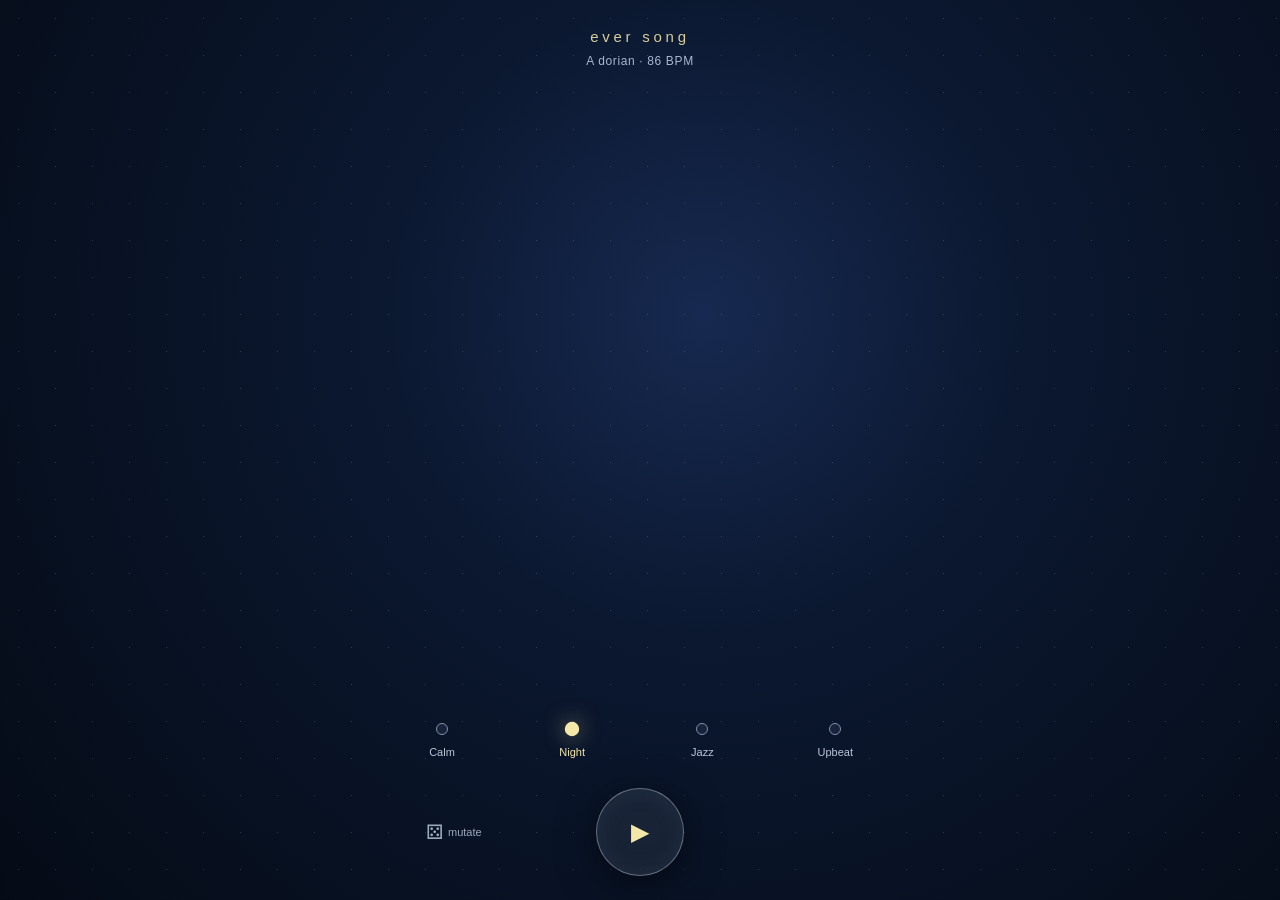
==== index.html @ b691d151 "Add EverSong: generative ambient music PWA Vanilla JS + Web Audio synthesis, weighted Markov chord p" ====
<!doctype html>
<html lang="en">
<head>
  <meta charset="utf-8">
  <meta name="viewport" content="width=device-width, initial-scale=1, viewport-fit=cover, user-scalable=no">
  <meta name="theme-color" content="#071225">
  <meta name="apple-mobile-web-app-capable" content="yes">
  <meta name="apple-mobile-web-app-status-bar-style" content="black-translucent">
  <meta name="apple-mobile-web-app-title" content="EverSong">
  <link rel="manifest" href="./manifest.json">
  <link rel="apple-touch-icon" href="./icons/icon-192.png">
  <link rel="stylesheet" href="./style.css">
  <title>EverSong</title>
</head>
<body>
  <canvas id="visual" aria-hidden="true"></canvas>
  <main>
    <header><h1>ever song</h1><p id="status" aria-live="polite"></p></header>
    <section class="controls" aria-label="Music controls">
      <div class="moods" aria-label="Mood">
        <button data-mood="calm" aria-pressed="false"><i></i>Calm</button>
        <button data-mood="night" aria-pressed="true"><i></i>Night</button>
        <button data-mood="jazz" aria-pressed="false"><i></i>Jazz</button>
        <button data-mood="upbeat" aria-pressed="false"><i></i>Upbeat</button>
      </div>
      <div class="transport">
        <button id="mutate" aria-label="Mutate next phrase"><span>⚄</span> mutate</button>
        <button id="play" aria-label="Play music"><span>▶</span></button>
        <div class="spacer"></div>
      </div>
    </section>
  </main>
  <div id="toast" role="status">No sound? Check your device’s silent switch.</div>
  <script type="module" src="./js/main.js"></script>
</body>
</html>
---- style.css ----
:root { color-scheme: dark; font-family: -apple-system, BlinkMacSystemFont, "Segoe UI", sans-serif; background: #071225; color: #eef1f7; }
* { box-sizing: border-box; -webkit-tap-highlight-color: transparent; }
html, body { width: 100%; min-height: 100%; margin: 0; overflow: hidden; touch-action: manipulation; }
body { min-height: 100dvh; background: radial-gradient(circle at 55% 35%, #172950 0, #0b1830 35%, #050b16 100%); }
body::after { content: ""; position: fixed; inset: 0; pointer-events: none; opacity: .23; background-image: radial-gradient(#9fb5df 0.6px, transparent 0.8px); background-size: 37px 37px; }
#visual { position: fixed; inset: 0; width: 100%; height: 100%; }
main { position: relative; z-index: 1; display: flex; min-height: 100dvh; flex-direction: column; justify-content: space-between; align-items: center; padding: max(28px, env(safe-area-inset-top)) max(20px, env(safe-area-inset-right)) max(22px, env(safe-area-inset-bottom)) max(20px, env(safe-area-inset-left)); }
header { text-align: center; letter-spacing: .04em; }
h1 { margin: 0; color: #f4e8a9; font-size: 15px; font-weight: 500; letter-spacing: .25em; text-transform: lowercase; opacity: .88; }
#status { min-height: 18px; margin: 9px 0 0; font-size: 12px; color: #aab7cf; }
.controls { width: min(100%, 440px); padding-bottom: 2px; }
.moods { display: flex; justify-content: space-between; margin-bottom: 26px; }
button { min-width: 44px; min-height: 44px; border: 0; color: #bdc7d8; background: transparent; font: inherit; cursor: pointer; }
.moods button { display: grid; place-items: center; gap: 6px; padding: 2px 7px; font-size: 11px; }
.moods i { width: 12px; height: 12px; border: 1px solid #8291aa; border-radius: 50%; background: #17233a; transition: .25s ease; }
.moods button.selected { color: #f4e8a9; }
.moods button.selected i { border-color: #f4e8a9; background: #f4e8a9; box-shadow: 0 0 18px #f4e8a988; transform: scale(1.2); }
.transport { display: grid; grid-template-columns: 1fr 88px 1fr; align-items: center; }
#play { width: 88px; height: 88px; border: 1px solid #d8e1ef66; border-radius: 50%; background: #dae6f112; color: #f4e8a9; box-shadow: 0 8px 38px #0008, inset 0 0 26px #9eb8e412; font-size: 24px; backdrop-filter: blur(8px); transition: transform .15s, background .3s, box-shadow .3s; }
#play:active { transform: scale(.95); }
#play.playing { background: #8098ca24; box-shadow: 0 0 42px #7796d848, inset 0 0 24px #b4c9ef18; }
#play.playing span { font-size: 16px; opacity: .78; }
#mutate { justify-self: start; display: flex; align-items: center; gap: 5px; color: #9ba9bf; font-size: 11px; }
#mutate span { font-size: 20px; }
#mutate.queued { color: #f4e8a9; text-shadow: 0 0 12px #f4e8a9; }
.spacer { width: 44px; }
#toast { position: fixed; z-index: 4; left: 50%; bottom: calc(130px + env(safe-area-inset-bottom)); width: max-content; max-width: calc(100% - 40px); padding: 10px 14px; border: 1px solid #aab7cf33; border-radius: 20px; background: #071225dc; color: #c8d0df; font-size: 11px; opacity: 0; transform: translate(-50%, 8px); pointer-events: none; transition: .35s; }
#toast.show { opacity: 1; transform: translate(-50%, 0); }
@media (prefers-reduced-motion: reduce) { *, *::before, *::after { scroll-behavior: auto !important; transition-duration: .01ms !important; } }
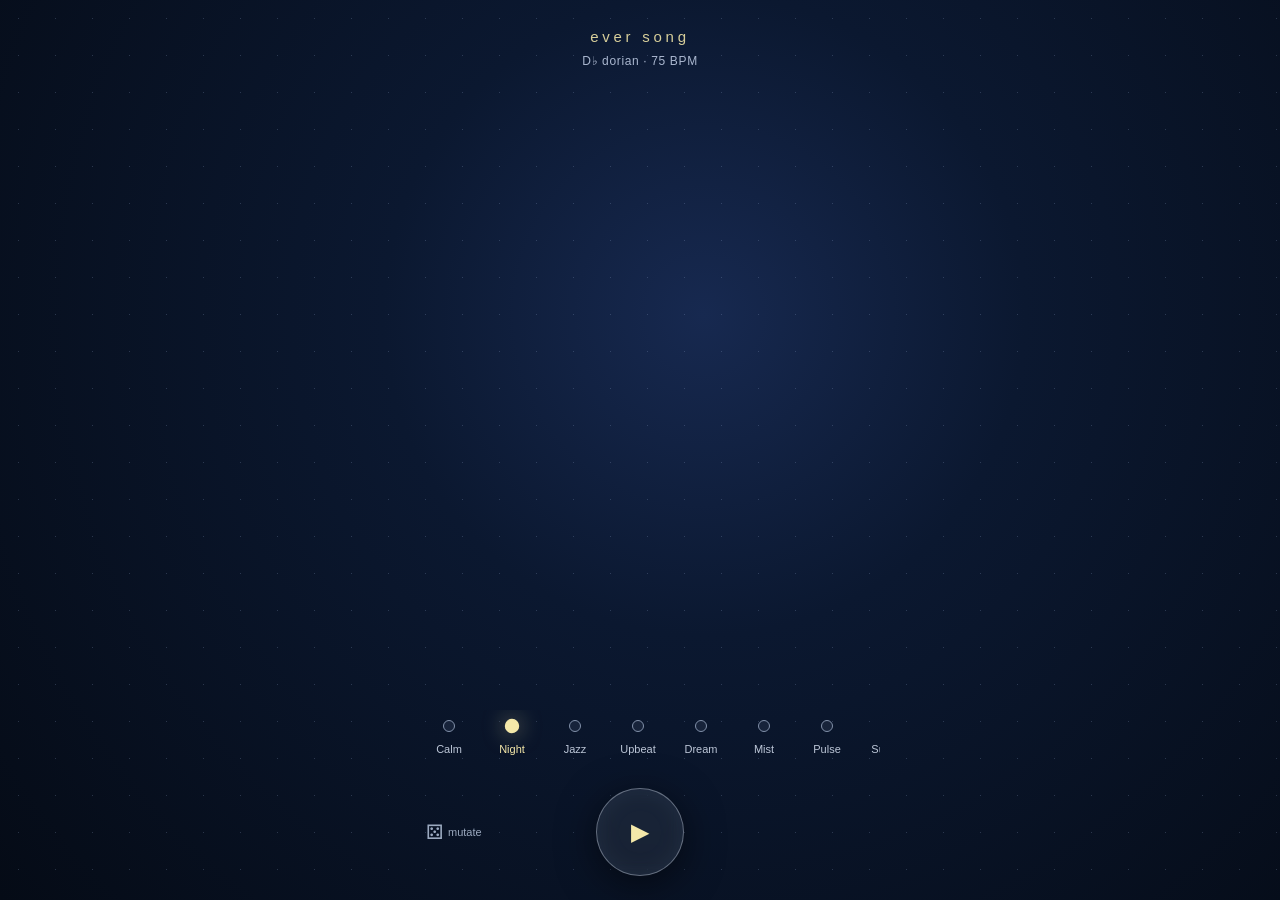
==== commit b712c035: "Add expanded generative music moods" ====
--- a/index.html
+++ b/index.html
@@ -22,6 +22,14 @@
         <button data-mood="night" aria-pressed="true"><i></i>Night</button>
         <button data-mood="jazz" aria-pressed="false"><i></i>Jazz</button>
         <button data-mood="upbeat" aria-pressed="false"><i></i>Upbeat</button>
+        <button data-mood="dream" aria-pressed="false"><i></i>Dream</button>
+        <button data-mood="mist" aria-pressed="false"><i></i>Mist</button>
+        <button data-mood="pulse" aria-pressed="false"><i></i>Pulse</button>
+        <button data-mood="sunrise" aria-pressed="false"><i></i>Sunrise</button>
+        <button data-mood="lunar" aria-pressed="false"><i></i>Lunar</button>
+        <button data-mood="drift" aria-pressed="false"><i></i>Drift</button>
+        <button data-mood="noir" aria-pressed="false"><i></i>Noir</button>
+        <button data-mood="spark" aria-pressed="false"><i></i>Spark</button>
       </div>
       <div class="transport">
         <button id="mutate" aria-label="Mutate next phrase"><span>⚄</span> mutate</button>
--- a/style.css
+++ b/style.css
@@ -9,9 +9,10 @@
 h1 { margin: 0; color: #f4e8a9; font-size: 15px; font-weight: 500; letter-spacing: .25em; text-transform: lowercase; opacity: .88; }
 #status { min-height: 18px; margin: 9px 0 0; font-size: 12px; color: #aab7cf; }
 .controls { width: min(100%, 440px); padding-bottom: 2px; }
-.moods { display: flex; justify-content: space-between; margin-bottom: 26px; }
+.moods { display: flex; gap: 5px; margin: 0 calc(-1 * max(20px, env(safe-area-inset-left))) 22px; padding: 5px max(20px, env(safe-area-inset-right)) 7px max(20px, env(safe-area-inset-left)); overflow-x: auto; overscroll-behavior-x: contain; scrollbar-width: none; scroll-snap-type: x proximity; }
+.moods::-webkit-scrollbar { display: none; }
 button { min-width: 44px; min-height: 44px; border: 0; color: #bdc7d8; background: transparent; font: inherit; cursor: pointer; }
-.moods button { display: grid; place-items: center; gap: 6px; padding: 2px 7px; font-size: 11px; }
+.moods button { flex: 0 0 58px; display: grid; place-items: center; gap: 6px; padding: 2px 7px; font-size: 11px; scroll-snap-align: center; }
 .moods i { width: 12px; height: 12px; border: 1px solid #8291aa; border-radius: 50%; background: #17233a; transition: .25s ease; }
 .moods button.selected { color: #f4e8a9; }
 .moods button.selected i { border-color: #f4e8a9; background: #f4e8a9; box-shadow: 0 0 18px #f4e8a988; transform: scale(1.2); }
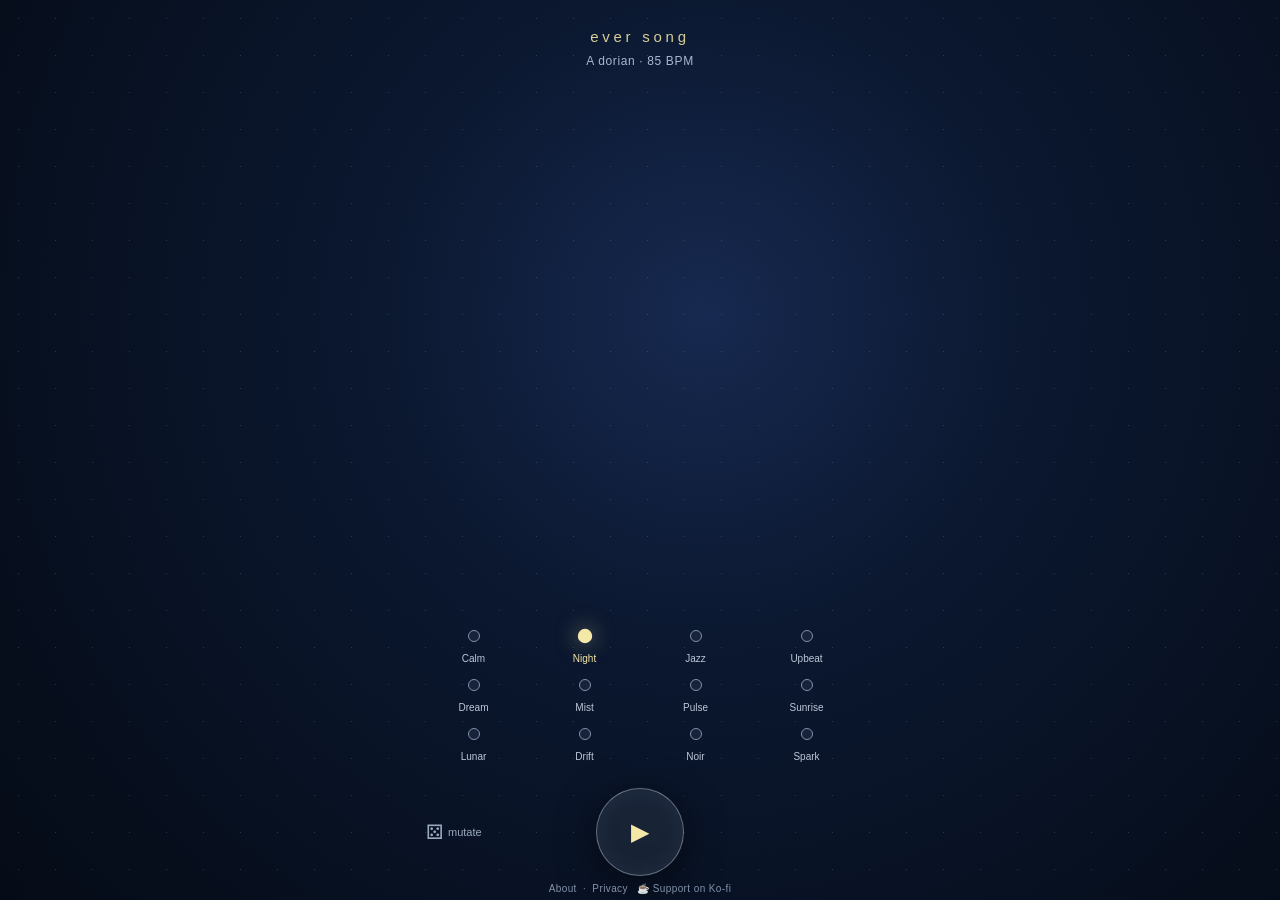
==== commit b7ef028b: "Add monetization: about/privacy pages, Ko-fi/Sponsors donate link, AdSense" ====
--- a/index.html
+++ b/index.html
@@ -39,6 +39,9 @@
     </section>
   </main>
   <div id="toast" role="status">No sound? Check your device’s silent switch.</div>
+  <footer class="app-footer">
+    <a href="about.html">About</a> · <a href="privacy.html">Privacy</a>
+  </footer>
   <script type="module" src="./js/main.js"></script>
 </body>
 </html>
--- a/style.css
+++ b/style.css
@@ -9,10 +9,9 @@
 h1 { margin: 0; color: #f4e8a9; font-size: 15px; font-weight: 500; letter-spacing: .25em; text-transform: lowercase; opacity: .88; }
 #status { min-height: 18px; margin: 9px 0 0; font-size: 12px; color: #aab7cf; }
 .controls { width: min(100%, 440px); padding-bottom: 2px; }
-.moods { display: flex; gap: 5px; margin: 0 calc(-1 * max(20px, env(safe-area-inset-left))) 22px; padding: 5px max(20px, env(safe-area-inset-right)) 7px max(20px, env(safe-area-inset-left)); overflow-x: auto; overscroll-behavior-x: contain; scrollbar-width: none; scroll-snap-type: x proximity; }
-.moods::-webkit-scrollbar { display: none; }
+.moods { display: grid; grid-template-columns: repeat(4, minmax(0, 1fr)); gap: 5px 4px; width: 100%; margin-bottom: 18px; padding: 3px 0; }
 button { min-width: 44px; min-height: 44px; border: 0; color: #bdc7d8; background: transparent; font: inherit; cursor: pointer; }
-.moods button { flex: 0 0 58px; display: grid; place-items: center; gap: 6px; padding: 2px 7px; font-size: 11px; scroll-snap-align: center; }
+.moods button { width: 100%; display: grid; place-items: center; gap: 3px; padding: 1px 4px; font-size: 10px; }
 .moods i { width: 12px; height: 12px; border: 1px solid #8291aa; border-radius: 50%; background: #17233a; transition: .25s ease; }
 .moods button.selected { color: #f4e8a9; }
 .moods button.selected i { border-color: #f4e8a9; background: #f4e8a9; box-shadow: 0 0 18px #f4e8a988; transform: scale(1.2); }
@@ -28,3 +27,25 @@
 #toast { position: fixed; z-index: 4; left: 50%; bottom: calc(130px + env(safe-area-inset-bottom)); width: max-content; max-width: calc(100% - 40px); padding: 10px 14px; border: 1px solid #aab7cf33; border-radius: 20px; background: #071225dc; color: #c8d0df; font-size: 11px; opacity: 0; transform: translate(-50%, 8px); pointer-events: none; transition: .35s; }
 #toast.show { opacity: 1; transform: translate(-50%, 0); }
 @media (prefers-reduced-motion: reduce) { *, *::before, *::after { scroll-behavior: auto !important; transition-duration: .01ms !important; } }
+@media (max-height: 620px) {
+  main { padding-top: max(16px, env(safe-area-inset-top)); padding-bottom: max(12px, env(safe-area-inset-bottom)); }
+  .moods { gap: 1px 4px; margin-bottom: 10px; }
+  .moods button { min-height: 38px; }
+  #play { width: 72px; height: 72px; }
+  .transport { grid-template-columns: 1fr 72px 1fr; }
+}
+
+.app-footer { position: fixed; z-index: 2; left: 0; right: 0; bottom: max(6px, env(safe-area-inset-bottom)); text-align: center; font-size: 10px; letter-spacing: .04em; color: #6f7d96; pointer-events: none; }
+.app-footer a, .app-footer .footer-donate { pointer-events: auto; color: #8291aa; text-decoration: none; margin: 0 3px; }
+.app-footer a:hover, .app-footer .footer-donate:hover { color: #aab7cf; }
+
+body.legal-page { overflow: auto; height: auto; }
+body.legal-page main { display: block; min-height: auto; max-width: 560px; margin: 0 auto; padding: max(28px, env(safe-area-inset-top)) 20px 70px; text-align: left; }
+body.legal-page header { text-align: left; margin-bottom: 6px; }
+body.legal-page header a { color: #f4e8a9; text-decoration: none; font-size: 12px; letter-spacing: .1em; }
+body.legal-page h1 { font-size: 19px; margin: 18px 0 6px; color: #f4e8a9; letter-spacing: .04em; }
+body.legal-page .lead { color: #aab7cf; font-size: 12px; margin: 0 0 22px; line-height: 1.6; }
+body.legal-page h2 { font-size: 14px; color: #eef1f7; margin: 22px 0 6px; }
+body.legal-page p { font-size: 12.5px; line-height: 1.7; color: #c8d0df; margin: 0 0 4px; }
+body.legal-page a { color: #9fb5df; }
+body.legal-page .app-footer { position: static; margin-top: 30px; text-align: left; font-size: 10px; }
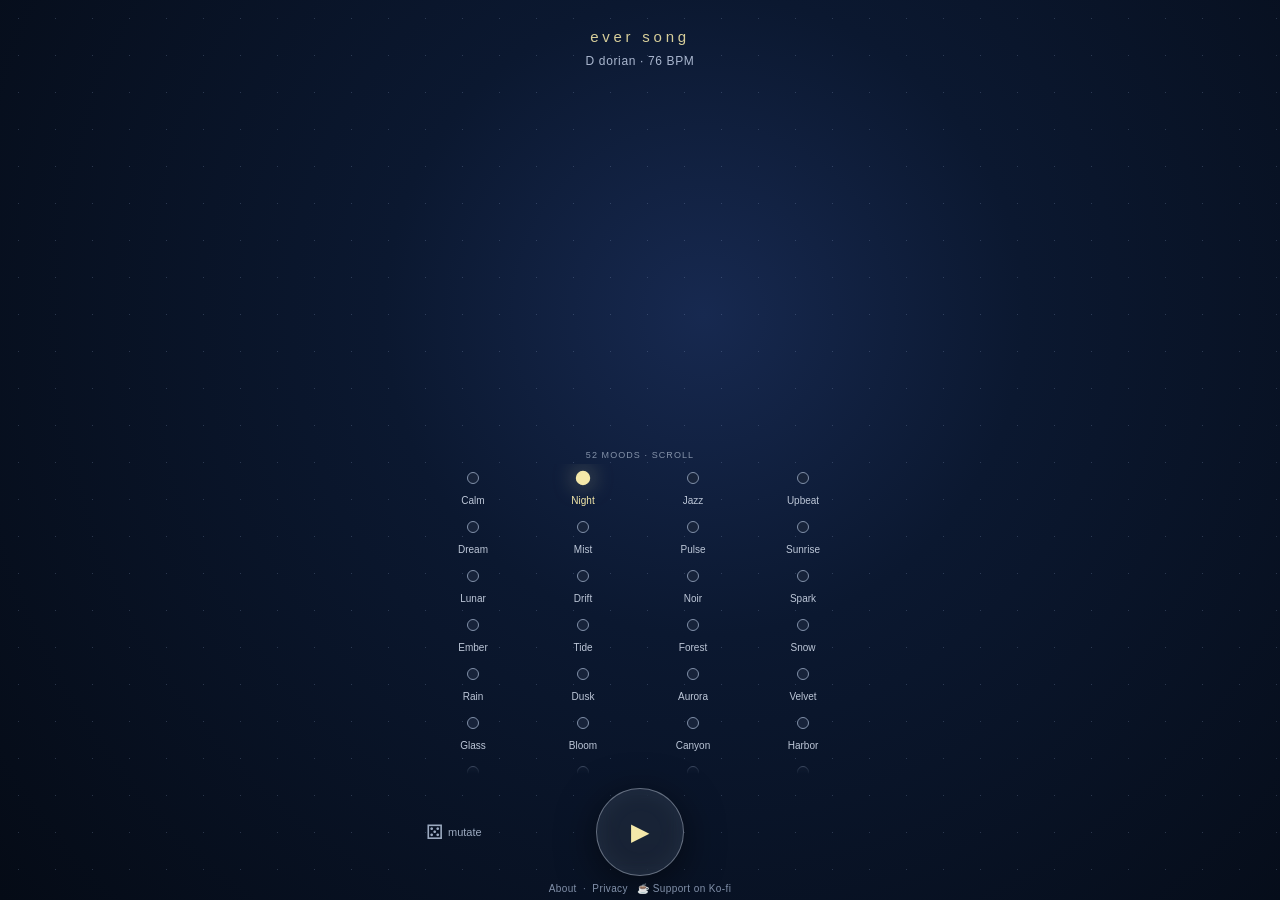
==== commit 045dd1bf: "Expand EverSong to 52 moods" ====
--- a/index.html
+++ b/index.html
@@ -17,7 +17,8 @@
   <main>
     <header><h1>ever song</h1><p id="status" aria-live="polite"></p></header>
     <section class="controls" aria-label="Music controls">
-      <div class="moods" aria-label="Mood">
+      <p class="mood-hint">52 moods · scroll</p>
+      <div class="moods" aria-label="Mood" tabindex="0">
         <button data-mood="calm" aria-pressed="false"><i></i>Calm</button>
         <button data-mood="night" aria-pressed="true"><i></i>Night</button>
         <button data-mood="jazz" aria-pressed="false"><i></i>Jazz</button>
@@ -30,6 +31,16 @@
         <button data-mood="drift" aria-pressed="false"><i></i>Drift</button>
         <button data-mood="noir" aria-pressed="false"><i></i>Noir</button>
         <button data-mood="spark" aria-pressed="false"><i></i>Spark</button>
+        <button data-mood="ember" aria-pressed="false"><i></i>Ember</button><button data-mood="tide" aria-pressed="false"><i></i>Tide</button><button data-mood="forest" aria-pressed="false"><i></i>Forest</button><button data-mood="snow" aria-pressed="false"><i></i>Snow</button>
+        <button data-mood="rain" aria-pressed="false"><i></i>Rain</button><button data-mood="dusk" aria-pressed="false"><i></i>Dusk</button><button data-mood="aurora" aria-pressed="false"><i></i>Aurora</button><button data-mood="velvet" aria-pressed="false"><i></i>Velvet</button>
+        <button data-mood="glass" aria-pressed="false"><i></i>Glass</button><button data-mood="bloom" aria-pressed="false"><i></i>Bloom</button><button data-mood="canyon" aria-pressed="false"><i></i>Canyon</button><button data-mood="harbor" aria-pressed="false"><i></i>Harbor</button>
+        <button data-mood="meadow" aria-pressed="false"><i></i>Meadow</button><button data-mood="cloud" aria-pressed="false"><i></i>Cloud</button><button data-mood="starlit" aria-pressed="false"><i></i>Starlit</button><button data-mood="echo" aria-pressed="false"><i></i>Echo</button>
+        <button data-mood="orbit" aria-pressed="false"><i></i>Orbit</button><button data-mood="neon" aria-pressed="false"><i></i>Neon</button><button data-mood="copper" aria-pressed="false"><i></i>Copper</button><button data-mood="ivory" aria-pressed="false"><i></i>Ivory</button>
+        <button data-mood="moss" aria-pressed="false"><i></i>Moss</button><button data-mood="ocean" aria-pressed="false"><i></i>Ocean</button><button data-mood="desert" aria-pressed="false"><i></i>Desert</button><button data-mood="frost" aria-pressed="false"><i></i>Frost</button>
+        <button data-mood="lantern" aria-pressed="false"><i></i>Lantern</button><button data-mood="river" aria-pressed="false"><i></i>River</button><button data-mood="thunder" aria-pressed="false"><i></i>Thunder</button><button data-mood="breeze" aria-pressed="false"><i></i>Breeze</button>
+        <button data-mood="solstice" aria-pressed="false"><i></i>Solstice</button><button data-mood="equinox" aria-pressed="false"><i></i>Equinox</button><button data-mood="comet" aria-pressed="false"><i></i>Comet</button><button data-mood="halo" aria-pressed="false"><i></i>Halo</button>
+        <button data-mood="monsoon" aria-pressed="false"><i></i>Monsoon</button><button data-mood="twilight" aria-pressed="false"><i></i>Twilight</button><button data-mood="chapel" aria-pressed="false"><i></i>Chapel</button><button data-mood="arcade" aria-pressed="false"><i></i>Arcade</button>
+        <button data-mood="voyage" aria-pressed="false"><i></i>Voyage</button><button data-mood="oasis" aria-pressed="false"><i></i>Oasis</button><button data-mood="phantom" aria-pressed="false"><i></i>Phantom</button><button data-mood="fiesta" aria-pressed="false"><i></i>Fiesta</button>
       </div>
       <div class="transport">
         <button id="mutate" aria-label="Mutate next phrase"><span>⚄</span> mutate</button>
--- a/style.css
+++ b/style.css
@@ -9,7 +9,10 @@
 h1 { margin: 0; color: #f4e8a9; font-size: 15px; font-weight: 500; letter-spacing: .25em; text-transform: lowercase; opacity: .88; }
 #status { min-height: 18px; margin: 9px 0 0; font-size: 12px; color: #aab7cf; }
 .controls { width: min(100%, 440px); padding-bottom: 2px; }
-.moods { display: grid; grid-template-columns: repeat(4, minmax(0, 1fr)); gap: 5px 4px; width: 100%; margin-bottom: 18px; padding: 3px 0; }
+.mood-hint { margin: 0 0 4px; color: #8593aa; font-size: 9px; letter-spacing: .12em; text-align: center; text-transform: uppercase; }
+.moods { display: grid; grid-template-columns: repeat(4, minmax(0, 1fr)); gap: 5px 4px; width: 100%; max-height: min(42dvh, 310px); margin-bottom: 14px; padding: 3px 4px 12px 0; overflow-y: auto; overscroll-behavior: contain; scrollbar-color: #7183a855 transparent; scrollbar-width: thin; mask-image: linear-gradient(to bottom, #000 0, #000 calc(100% - 18px), transparent 100%); }
+.moods::-webkit-scrollbar { width: 3px; }
+.moods::-webkit-scrollbar-thumb { border-radius: 3px; background: #7183a855; }
 button { min-width: 44px; min-height: 44px; border: 0; color: #bdc7d8; background: transparent; font: inherit; cursor: pointer; }
 .moods button { width: 100%; display: grid; place-items: center; gap: 3px; padding: 1px 4px; font-size: 10px; }
 .moods i { width: 12px; height: 12px; border: 1px solid #8291aa; border-radius: 50%; background: #17233a; transition: .25s ease; }
@@ -29,7 +32,7 @@
 @media (prefers-reduced-motion: reduce) { *, *::before, *::after { scroll-behavior: auto !important; transition-duration: .01ms !important; } }
 @media (max-height: 620px) {
   main { padding-top: max(16px, env(safe-area-inset-top)); padding-bottom: max(12px, env(safe-area-inset-bottom)); }
-  .moods { gap: 1px 4px; margin-bottom: 10px; }
+  .moods { max-height: 34dvh; gap: 1px 4px; margin-bottom: 8px; }
   .moods button { min-height: 38px; }
   #play { width: 72px; height: 72px; }
   .transport { grid-template-columns: 1fr 72px 1fr; }
